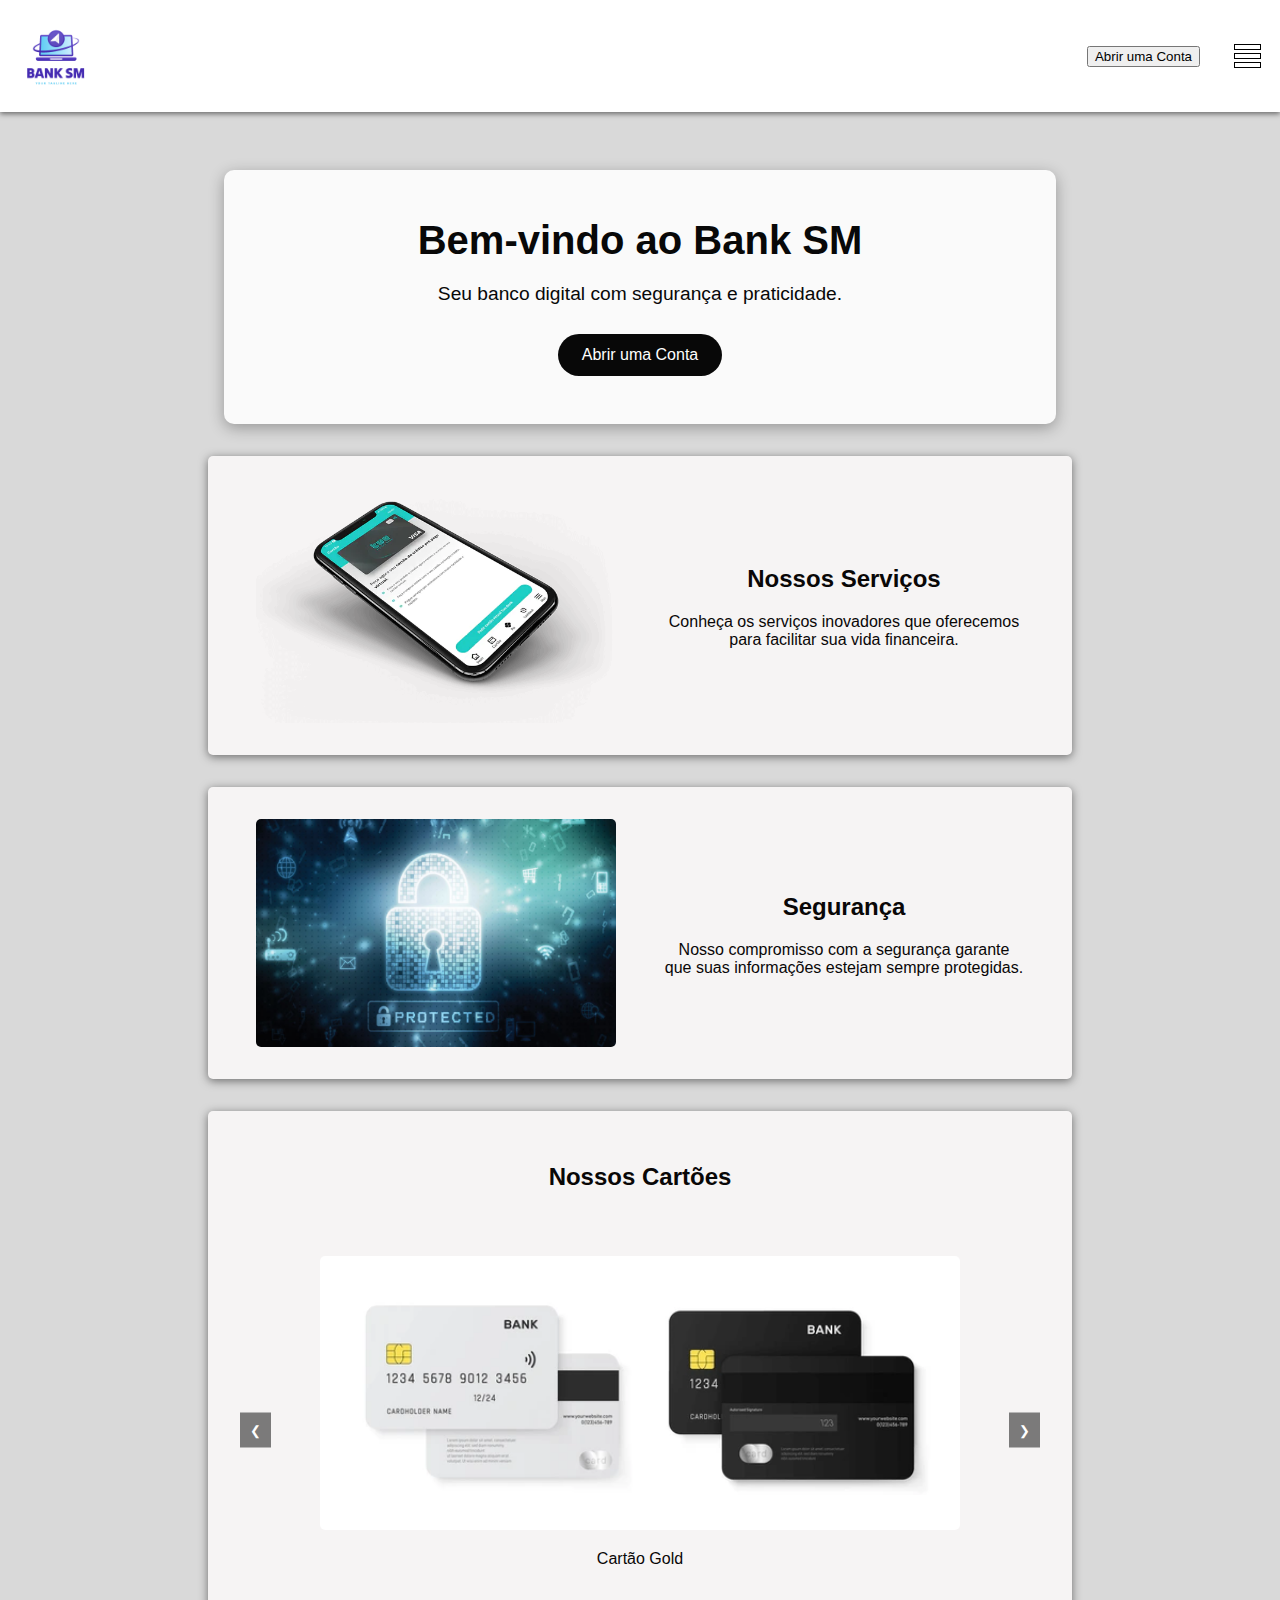
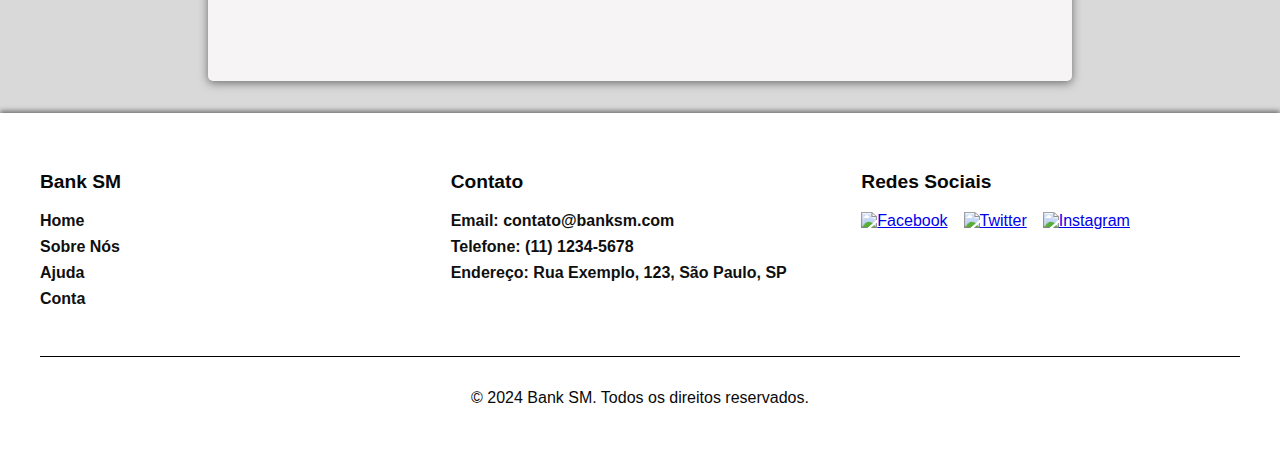
==== bancodigital_site/index.html @ 8544d7b3 "Add files via upload" ====
<!DOCTYPE html>
<html lang="pt-BR">
<head>
    <meta charset="UTF-8">
    <meta name="viewport" content="width=device-width, initial-scale=1.0">
    <title>Bank SM - Banco Digital</title>
    <link rel="stylesheet" href="style.css">
    <script src="script.js"></script>
</head>
<body>
    <header>
        <nav>
            <div class="logo">
                <img src="img/9defc24e34f0476e9628fb2894589c9a.png" alt="Bank SM Logo">
                
            </div>
            <div class="botao">
             <button id="abrir-conta-btn" class="btn"  style="cursor: 
            pointer;"           
             onclick="showSection('login')">Abrir uma Conta</button>
       
            <button class="hamburger" id="hamburger">
                <span class="bar"></span>
                <span class="bar"></span>
                <span class="bar"></span>
            </button>
        </div>
            <ul id="nav-links">
                <li><a href="index.html" id="home" onclick="showSection('home')">Home</a></li>
                <li><a href="sobre-nos.html" id="sobre-nos" onclick="showSection('sobre-nos')">Sobre Nós</a></li>
                <li><a href="ajuda.html" id="ajuda" onclick="showSection('ajuda')">Ajuda</a></li>
                <li id="conta-link" style="display: none;"><a href="conta.html" onclick="showSection('conta')">Conta</a></li>
            </ul>
        </nav>
    </header>

    <section id="home" class="section section-home">
        <h1 id="welcome-title" class="typing-animation">Bem-vindo ao Bank SM</h1>

        <p>Seu banco digital com segurança e praticidade.</p>
        <button id="abrir-conta-btn" class="btn"  style="cursor: pointer;"           
        onclick="showSection('login')">Abrir uma Conta</button>
    </section>


    <section id="login" class="section-login" style="display: none;">
        <h2>Login</h2>
        <form id="login-form">
            <label for="email">Email:</label>
            <input type="email" id="email" required>
            <label for="password">Senha:</label>
            <input type="password" id="password" required>
            <button type="submit">Entrar</button>
        </form>
        <p>Não tem uma conta? <a href="#" id="show-register">Cadastre-se</a></p>
    </section>

    <section id="register" class="section-login" style="display: none;">
        <h2>Cadastro</h2>
        <form id="register-form">
            <label for="register-email">Email:</label>
            <input type="email" id="register-email" required>
            <label for="register-password">Senha:</label>
            <input type="password" id="register-password" required>
            <button type="submit">Cadastrar</button>
        </form>
        <p>Já tem uma conta? <a href="#" id="show-login">Entrar</a></p>
    </section>
   <!-- Elemento de animação -->
   
   
   <div id="loader" class="loader">
    <div class="spinner"></div>
</div>



    
    
    
    

    <section id="extra-section-1" class="section">
        <div class="section-content">
            <img src="img/celular-cartao-credito-1.webp" alt="Imagem 1">
            <div>
                <h2>Nossos Serviços</h2>
                <p>Conheça os serviços inovadores que oferecemos para facilitar sua vida financeira.</p>
            </div>
        </div>
    </section>

    <section id="extra-section-2" class="section">
        <div class="section-content">
            <img src="img/9a7a53d0-c4df-11e9-a3c4-a3e9797d43ef.png" alt="Imagem 2">
            <div>
                <h2>Segurança</h2>
                <p>Nosso compromisso com a segurança garante que suas informações estejam sempre protegidas.</p>
            </div>
        </div>
    </section>
  
  
  
  
    <section id="carousel-section" class="section">
        <h2>Nossos Cartões</h2>
        <div class="carousel">
            <div class="carousel-inner">
                <div class="carousel-item">
                    <img src="img/set-credit-cards-vector-mockups-600nw-1924406663.webp" alt="Cartão 1">
                    <p>Cartão Gold</p>
                </div>
                <div class="carousel-item">
                    <img  id="platinum"    src="img/download.jpeg" alt="Cartão 2">
                    <p>Cartão Platinum</p>
                </div>
                <div class="carousel-item">
                    <img  id="black" src ="img/images.jpeg" alt="Cartão 3">
                    <p>Cartão Black</p>
                </div>
            </div>
            <div class="carousel-controls">
                <button class="carousel-control prev" onclick="moveCarousel(-1)">&#10094;</button>
                <button class="carousel-control next" onclick="moveCarousel(1)">&#10095;</button>
            </div>
        </div>
    </section>
    
  
          
    
   

    <footer>
        <div class="footer-container">
            <div class="footer-row">
                <div class="footer-column">
                    <h4>Bank SM</h4>
                    <ul>
                        <li><a href="#">Home</a></li>
                        <li><a href="#">Sobre Nós</a></li>
                        <li><a href="#">Ajuda</a></li>
                        <li><a href="#">Conta</a></li>
                    </ul>
                </div>
                <div class="footer-column">
                    <h4>Contato</h4>
                    <ul>
                        <li><a href="#">Email: contato@banksm.com</a></li>
                        <li><a href="#">Telefone: (11) 1234-5678</a></li>
                        <li><a href="#">Endereço: Rua Exemplo, 123, São Paulo, SP</a></li>
                    </ul>
                </div>
                <div class="footer-column">
                    <h4>Redes Sociais</h4>
                    <div class="social-icons">
                        <a href="#"><img src="img/facebook-icon.png" alt="Facebook"></a>
                        <a href="#"><img src="img/twitter-icon.png" alt="Twitter"></a>
                        <a href="#"><img src="img/instagram-icon.png" alt="Instagram"></a>
                    </div>
                </div>
            </div>
            <div class="footer-bottom">
                <p>&copy; 2024 Bank SM. Todos os direitos reservados.</p>
            </div>
        </div>
    </footer>
    
        
 

  
</body>
</html>
---- bancodigital_site/style.css ----
body {
    font-family: 'Roboto', Arial, sans-serif;
    background-color: #d9d9d9;
    color: #090707;
    margin: 0;
    padding-top: 120px; /* Adiciona espaço para o header fixo */
  
}

:root{
    color:white;
    color:black;
    color:#4ca1af;

}
header {
    background-color: hsl(0, 0%, 100%);
    color: rgb(255, 255, 255);
    padding: 1em 0;
    position: fixed;
    top: 0;
    width: 100%;
    box-shadow: 0 2px 5px rgba(0, 0, 0, 0.5);
    z-index: 1000;
}

header nav {
    display: flex;
    justify-content: space-between;
    align-items: center;
    max-width: 100%;
    margin: 0 auto;
    padding: 0 1em;
}

header .logo {
    display: flex;
    align-items: center;
    justify-content: left;
}

header .logo img {
    width: 80px;
    height: 80px;
    border-radius: 50px;

}

header .logo span {
    font-size: 1.5em;
    font-weight: bold;
    color: #e0e0e0;
}

header ul {
    list-style: none;
    display: none;
    flex-direction: column;
    align-items: center;
    padding-left: 0;
    background-color: var(rgb(223, 208, 208));
    position: absolute;
    top: 100%;
    left: 0;
    right: 0;
    z-index: 999;
    border-radius: 5px;
    box-shadow: 0 2px 10px rgba(0, 0, 0, 0.5);
    opacity: 0;
    transform: translateY(-10px);
    transition: opacity 0.3s ease, transform 0.3s ease;
    height: 100vh;
    
    gap: 2em;
   
  

}

header ul.open {
    display: flex;
    opacity: 1;

}

header ul li {
    margin-bottom: 0.5em;
}

header ul li a {
    color: #0d0c0c;
    text-decoration: none;
    font-size: 1em;
    padding: 0.5em 1em;
    transition: background-color 0.3s ease;
    font-weight: bold;
}

header ul li a:hover {
    background-color: rgb(253, 253, 253);
}

.hamburger {
    background: none;
    border: none;
    cursor: pointer;
    position: absolute;
    top: 50%;
    right: 1em;
    transform: translateY(-50%);
    display: flex;
    flex-direction: column;
    justify-content: center;
    align-items: center;
    gap: 3px;
    z-index: 1000;
}

.hamburger .bar {
    
    width: 25px;
    height: 4px;
    background-color: white;
    transition: transform 0.4s, opacity 0.4s;
    border: solid 1px black;
}

.hamburger.open .bar:nth-child(1) {
    transform: rotate (-45deg) translate (5px, 6px);
}

.hamburger.open .bar:nth-child(2) {
    opacity: 0;
}

.hamburger.open .bar:nth-child(3) {
    transform: rotate(-45deg) translate(-5px, -6px);
}

.section {
    padding: 2em;
    margin: 2em auto;
    background-color: #f6f4f4;
    border-radius: 5px;
    box-shadow: 0 2px 10px rgba(0, 0, 0, 0.5);
    max-width: 800px;
    text-align: center;
}

.section img {
    width: 80%;
    height:  0 auto;
    border-radius: 5px;
}

.section-content {
    display: flex;
    flex-direction: column;
    align-items: center;
    gap: 1em;
}

.carousel {
    position: relative;
    width: 100%;
    overflow: hidden;
}

.carousel-inner {
    display: flex;
    transition: transform 0.5s ease-in-out;
    align-items: center;
    margin-bottom: 20px;
}

.carousel-item {
    min-width: 100%;
    box-sizing: border-box;
}

.carousel-controls {
    position: absolute;
    top: 50%;
    width: 100%;
    display: flex;
    justify-content: space-between;
    transform: translateY(-50%);
}

.carousel-control {
    background-color: rgba(0, 0, 0, 0.5);
    border: none;
    color: white;
    padding: 10px;
    cursor: pointer;
}

.loader {
    position: fixed;
    top: 0;
    left: 0;
    width: 100%;
    height: 100%;
    background-color: rgba(0, 0, 0, 0.5);
    display: flex;
    justify-content: center;
    align-items: center;
    opacity: 0; /* Inicialmente invisível */
    pointer-events: none; /* Não interage com o clique do mouse */
    transition: opacity 0.3s ease; /* Transição suave */
    z-index: 9999; /* Z-index alto para estar acima de outros elementos */
}

.spinner {
    border: 4px solid rgba(255, 255, 255, 0.3);
    border-radius: 50%;
    border-top: 4px solid #ffffff;
    width: 40px;
    height: 40px;
    animation: spin 1s linear infinite; /* Animação de rotação */
}

@keyframes spin {
    0% { transform: rotate(0deg); }
    100% { transform: rotate(360deg); }
}

.typing-animation {
    overflow: hidden;
    margin: 0 auto;
    animation: typing 3.5s steps(40, end), blink-caret 0.75s step-end infinite;
    font-size: 2em; /* Tamanho da fonte para desktop */
}

@keyframes typing {
    from { width: 0 }
    to { width: 100% }
}

@keyframes blink-caret {
    from, to { border-color: transparent }
    50% { border-color: orange }
}

/* Estilo do formulário de login e cadastro */
.section-login {
    background-color: white; /* Fundo branco */
    color: #333; /* Texto principal preto */
    padding: 2em;
    margin: 2em auto;
    border-radius: 5px;
    box-shadow: 0 2px 10px rgba(0, 0, 0, 0.2);
    max-width: 400px; /* Largura máxima do formulário */
    text-align: center;
}

.section-login h2 {
    margin-bottom: 1em;
}

.section-login form {
    display: flex;
    flex-direction: column;
}

.section-login label {
    margin-bottom: 0.5em;
}

.section-login input[type="email"],
.section-login input[type="password"] {
    padding: 0.5em;
    margin-bottom: 1em;
    border-radius: 3px;
    border: 1px solid #ccc;
    font-size: 1em;
}

.section-login button[type="submit"] {
    background-color: #4ca1af; /* Azul claro */
    color: white;
    border: none;
    padding: 0.75em 1.5em;
    font-size: 1em;
    border-radius: 3px;
    cursor: pointer;
    transition: background-color 0.3s ease;
}

.section-login button[type="submit"]:hover {
    background-color: #357c89; /* Azul escuro ao passar o mouse */
}

/* Links no formulário */
.section-login a {
    color: #4ca1af; /* Azul claro */
    text-decoration: none;
}

.section-login a:hover {
    text-decoration: underline;
}

.section-sobre-nos {
    background-color: #f1eeee; /* Cor de fundo mais clara */
    padding: 2em;
}

.section-sobre-nos .section-content {
    display: flex;
    flex-direction: column;
    align-items: center;
    gap: 2em;
}

.section-sobre-nos h2 {
    margin-bottom: 1em;
}

.section-sobre-nos .about-info {
    text-align: center;
}

.section-sobre-nos .about-info img {
    max-width: 100%;
    border-radius: 5px;
}

.section-sobre-nos .services {
    display: flex;
    flex-direction: row;
    justify-content: center;
    gap: 1em;
    
}
.section-sobre-nos .services p{
    display:none;
}

.section-sobre-nos .service-item {
    text-align: center;

    
}

.section-sobre-nos .service-item img {
    width: 80px;
    height: 80px;
    margin-bottom: 0.5em;
}
/*animações dos cards da pagina sobre-nos*/
.cards-container {
    display: flex;
    justify-content: space-around;
    margin-top: 2em;
    gap: 1em;
    flex-direction: column;
    align-items: center;
   
}

.card {
    background-color: #333;
    color: #e0e0e0;
    padding: 1.5em;
    border-radius: 10px;
    box-shadow: 0 4px 15px rgba(0, 0, 0, 0.3);
    transition: transform 0.3s, box-shadow 0.3s;
    width: 100%;
    max-width: 250px;
    text-align: center;
   
}

.card:hover {
    transform: translateY(-10px);
    box-shadow: 0 8px 20px rgba(0, 0, 0, 0.5);
}

.card h4 {
    margin-bottom: 1em;
    font-size: 1.5em;
}

.card p {
    font-size: 1em;
}


/* Estilo para a seção Ajuda */
.section-ajuda {
    background-color: #2f2f2f; /* Cor de fundo mais clara */
    padding: 2em;
}

.section-ajuda .section-content {
    display: flex;
    flex-direction: column;
    align-items: center;
    gap: 2em;
}

.section-ajuda h2 {
    margin-bottom: 1em;
}

.section-ajuda .faq,
.section-ajuda .contact {
    max-width: 600px;
    width: 100%;
}

.section-ajuda .faq h3,
.section-ajuda .contact h3 {
    margin-bottom: 0.5em;
}

.section-ajuda .faq-item {
    border-bottom: 1px solid #ccc;
    padding-bottom: 1em;
    margin-bottom: 1em;
}

.section-ajuda .faq-item:last-child {
    border-bottom: none;
}

.section-ajuda .faq-item h4 {
    margin-bottom: 0.5em;
}

.section-ajuda .contact form {
    display: flex;
    flex-direction: column;
    max-width: 400px;
}

.section-ajuda .contact form label {
    margin-bottom: 0.5em;
}

.section-ajuda .contact form input,
.section-ajuda .contact form textarea {
    padding: 0.5em;
    margin-bottom: 1em;
    border-radius: 3px;
    border: 1px solid #ccc;
}

.section-ajuda .contact form button {
    background-color: #4ca1af; /* Azul claro */
    color: white;
    border: none;
    padding: 0.75em 1.5em;
    font-size: 1em;
    border-radius: 3px;
    cursor: pointer;
    transition: background-color 0.3s ease;
}

.section-ajuda .contact form button:hover {
    background-color: #357c89; /* Azul escuro ao passar o mouse */
}

.containersidebar {
    display: flex;
    width: 100%;
}

.sidebar {
    background-color: #0044cc;
    color: #fff;
    width: 250px;
    padding: 20px;
    display: flex;
    flex-direction: column;
    align-items: center;
}


.menu ul {
    list-style-type: none;
    padding: 0;
    width: 100%;
}

.menu ul li {
    margin-bottom: 15px;
}

.menu ul li a {
    color: #fff;
    text-decoration: none;
    font-size: 1.1em;
    display: block;
    padding: 10px;
    border-radius: 4px;
    transition: background 0.3s;
}

.menubar ul li a:hover {
    background-color: #003399;
}

.contentbar {
    flex: 1;
    padding: 20px;
    background-color: #f4f4f4;
    overflow-y: auto;
}


.sectionbar {
    display: none;
}

.sectionbar.active {
    display: block;
}

.botao{
  
  
margin-right: 4em;

  
}

footer {
    background-color: white;
    color: #090909;
    padding: 2em 0;
    position: absolute;
    width: 100%;
    box-shadow: 0 -2px 5px rgba(0, 0, 0, 0.5);
}

.footer-container {
    max-width: 1200px;
    margin: 0 auto;
    padding: 0 1em;
}

.footer-row {
    display: flex;
    flex-wrap: wrap;
    justify-content: space-between;
    align-items: flex-start;
    gap: 2em;
}

.footer-column {
    flex: 1;
    min-width: 200px;
}

.footer-column h4 {
    margin-bottom: 1em;
    font-size: 1.2em;
    color: #080808;
}

.footer-column ul {
    list-style: none;
    padding: 0;
}

.footer-column ul li {
    margin-bottom: 0.5em;
}

.footer-column ul li a {
    color: #0f0f0f;
    text-decoration: none;
    transition: color 0.3s ease;
    font-weight: bold;
}

.footer-column ul li a:hover {
    color: #4ca1af;
}

.social-icons {
    display: flex;
    gap: 1em;
}

.social-icons a img {
    width: 32px;
    height: 32px;
    transition: transform 0.3s ease;
}

.social-icons a img:hover {
    transform: scale(1.1);
}

.footer-bottom {
    text-align: center;
    margin-top: 2em;
    border-top: 1px solid #000000;
    padding-top: 1em;
}


  
  

@media only screen and (min-width: 769px) {
    

    header ul li {
        margin-bottom: 0;
        justify-content: space-between;
    }

    header ul li a {
        color: #0f0f0f;
        text-decoration: none;
        font-size: 16px;
        padding: 0;
    }

    header ul li a:hover {
        background-color: transparent;
        text-decoration: underline;
    }

    .hamburger {
        display:;
    }

    .section-content {
        flex-direction: row;
        justify-content: space-around;
    }

    .section-content img {
        max-width: 45%;
    }

    .section-content div {
        max-width: 45%;
    }

    .typing-animation {
        font-size: 1.5em;
    }
    .section-sobre-nos .section-content {
        flex-direction:column;
    }

    .section-sobre-nos .about-info {
        flex: 1;
        padding-right: 2em;
        text-align: center;
    }

    .section-sobre-nos .services {
        flex: 1;
    }
    .section-sobre-nos .service-item img {
        width: 80px;
       
        
    }
    .section-ajuda .section-content {
       
        justify-content: space-around;
    }
    .section-ajuda .faq,
    .section-ajuda .contact {
        max-width: 45%;
    }
    .section-ajuda .faq-item,
    .section-ajuda .contact form {
        max-width: none;
    }
    .cards-container {
        display: flex;
        justify-content: center;
        margin-top: 2em;
    }
        .cards-container {
            display: flex;
            flex-direction: row;
            flex-wrap: wrap;
            justify-content: center;
            margin-top: 2em;
            gap: 2em;
    }


    .containersidebar {
      
    }
    
    .sidebar {
        
        padding: 10px;
    }
    
    .menu ul li a {
        font-size: 1em;  
      } 


    }

footer{
    
    
}


.section-home {
    background: #fafafa;
    color: #080808;
    text-align: center;
    padding: 3em 1em;
    border-radius: 10px;
    box-shadow: 0 4px 15px rgba(0, 0, 0, 0.3);
    margin-top:50px;
}

.section-home h1 {
    font-size: 2.5em;
    margin-bottom: 0.5em;
    
}

.section-home p {
    font-size: 1.2em;
    margin-bottom: 1.5em;

}

.section-home .btn {
    background-color: #080808;
    color: #ffffff;
    border: none;
    padding: 0.75em 1.5em;
    font-size: 1em;
    border-radius: 50px;
    cursor: pointer;
    transition: background-color 0.3s ease;
}

.section-home .btn:hover {
    background-color: #0044cc;
}
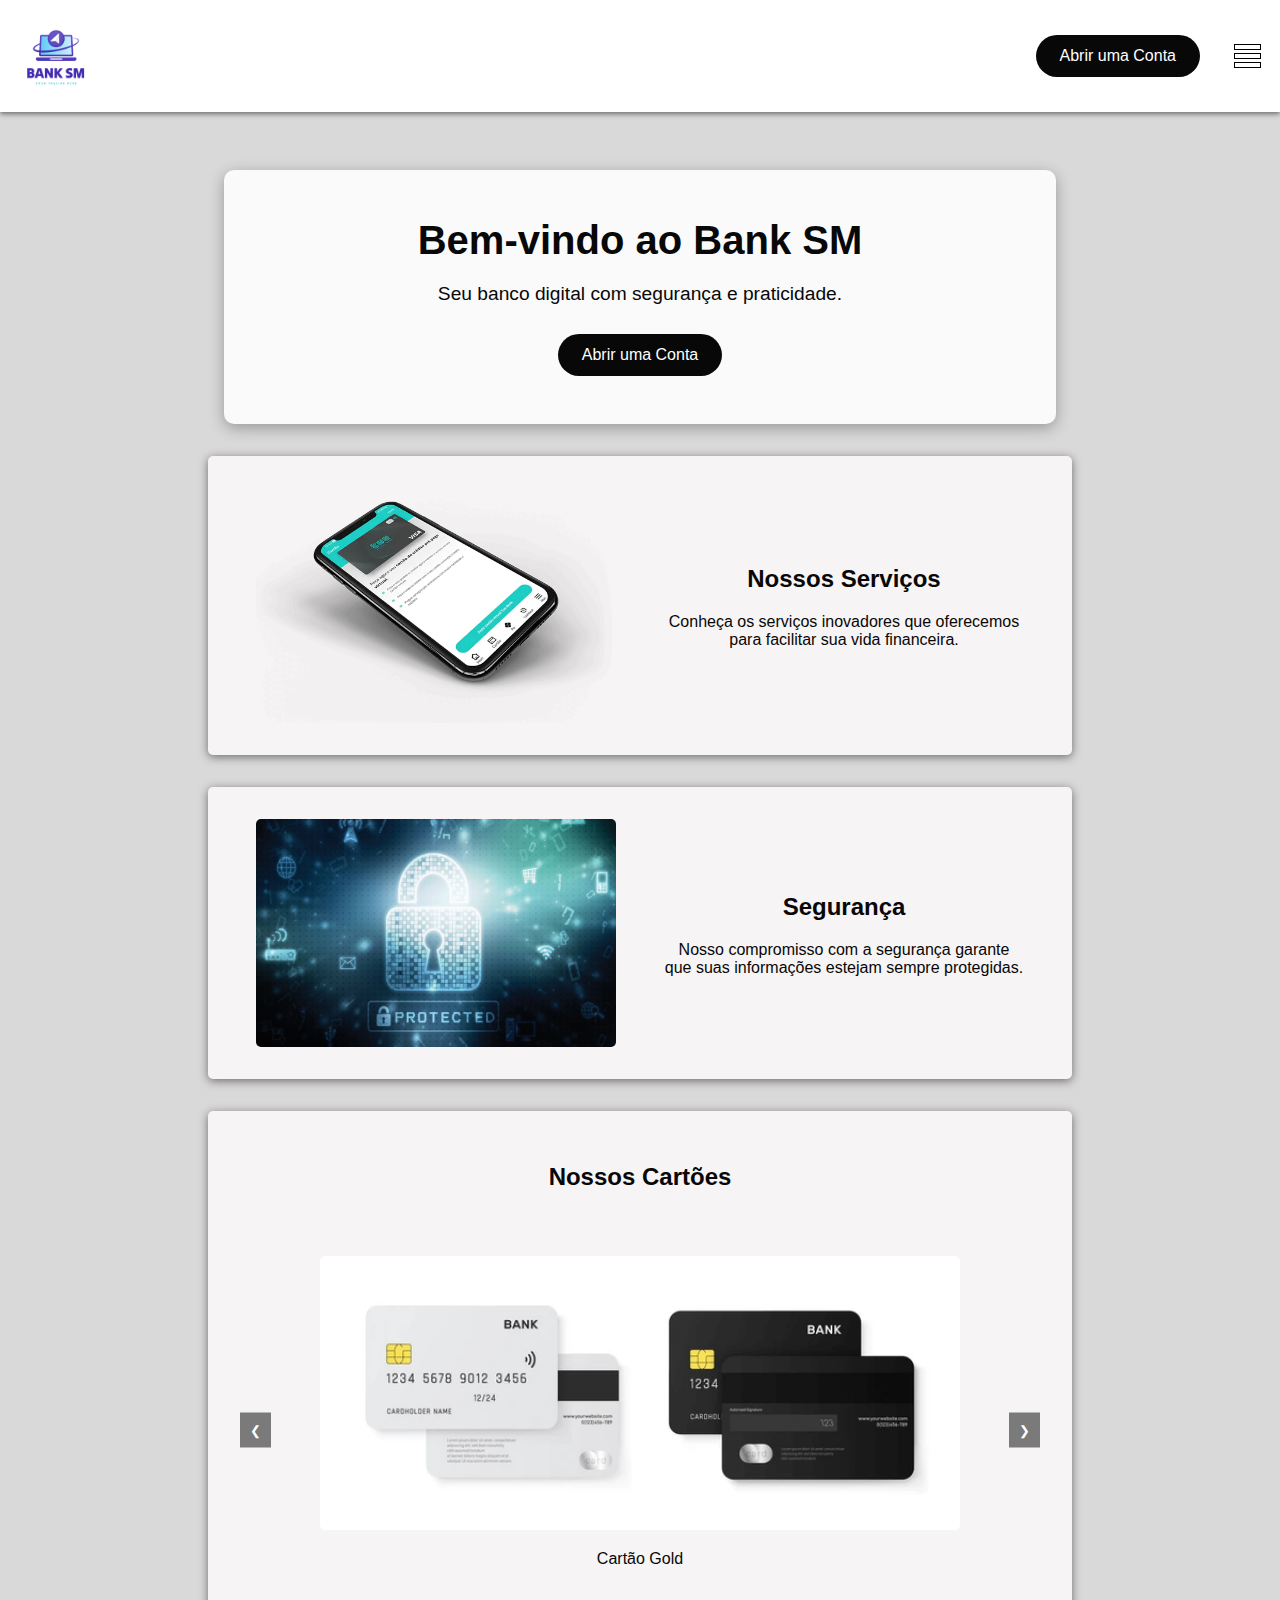
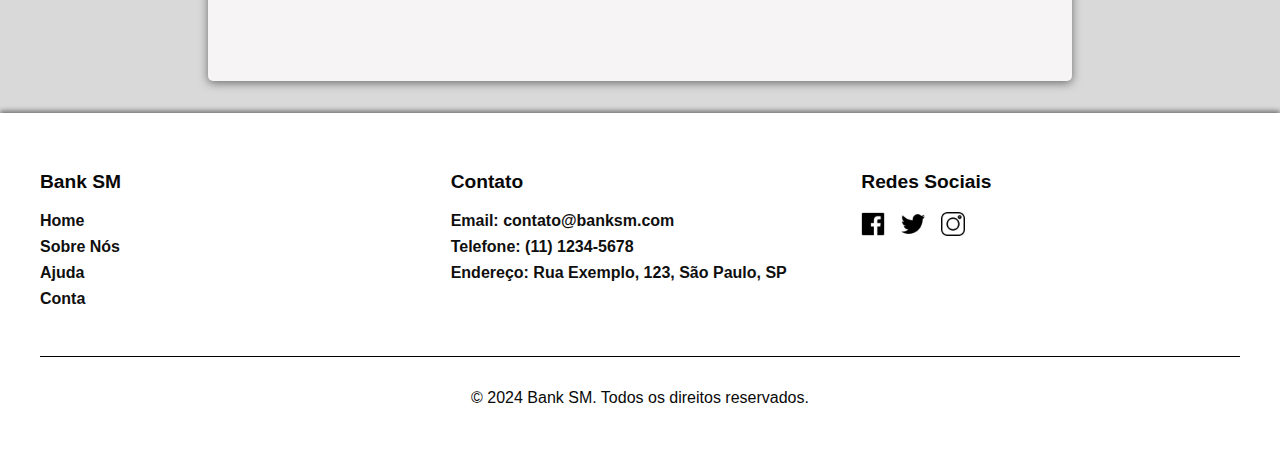
==== commit 2132c7ff: "img do fotter" ====
--- a/bancodigital_site/index.html
+++ b/bancodigital_site/index.html
@@ -14,8 +14,8 @@
                 <img src="img/9defc24e34f0476e9628fb2894589c9a.png" alt="Bank SM Logo">
                 
             </div>
-            <div class="botao">
-             <button id="abrir-conta-btn" class="btn"  style="cursor: 
+            <div >
+             <button id="abrir-conta-btn" class="botao"  style="cursor: 
             pointer;"           
              onclick="showSection('login')">Abrir uma Conta</button>
        
@@ -73,10 +73,6 @@
     <div class="spinner"></div>
 </div>
 
-
-
-    
-    
     
     
 
@@ -155,9 +151,9 @@
                 <div class="footer-column">
                     <h4>Redes Sociais</h4>
                     <div class="social-icons">
-                        <a href="#"><img src="img/facebook-icon.png" alt="Facebook"></a>
-                        <a href="#"><img src="img/twitter-icon.png" alt="Twitter"></a>
-                        <a href="#"><img src="img/instagram-icon.png" alt="Instagram"></a>
+                        <a href="#"><img src="img/facebook.png" alt="Facebook"></a>
+                        <a href="#"><img src="img/twitter.png" alt="Twitter"></a>
+                        <a href="#"><img src="img/instagram.png" alt="Instagram"></a>
                     </div>
                 </div>
             </div>
--- a/bancodigital_site/style.css
+++ b/bancodigital_site/style.css
@@ -391,7 +391,7 @@
 
 /* Estilo para a seção Ajuda */
 .section-ajuda {
-    background-color: #2f2f2f; /* Cor de fundo mais clara */
+    background-color: #fdfdfd; /* Cor de fundo mais clara */
     padding: 2em;
 }
 
@@ -444,7 +444,7 @@
 .section-ajuda .contact form input,
 .section-ajuda .contact form textarea {
     padding: 0.5em;
-    margin-bottom: 1em;
+    margin-bottom: 2em;
     border-radius: 3px;
     border: 1px solid #ccc;
 }
@@ -520,13 +520,19 @@
     display: block;
 }
 
-.botao{
-  
-  
+.botao {
+color: white;
 margin-right: 4em;
-
-  
-}
+background-color: #080808;
+border: none;
+padding: 0.75em 1.5em;
+font-size: 1em;
+border-radius: 40px;
+cursor: pointer;
+transition: background-color 0.3s ease;
+}
+
+
 
 footer {
     background-color: white;
@@ -588,8 +594,8 @@
 }
 
 .social-icons a img {
-    width: 32px;
-    height: 32px;
+    width: 24px;
+    height: 24px;
     transition: transform 0.3s ease;
 }
 
@@ -605,8 +611,6 @@
 }
 
 
-  
-  
 
 @media only screen and (min-width: 769px) {
     
@@ -705,14 +709,11 @@
     .menu ul li a {
         font-size: 1em;  
       } 
-
-
-    }
-
-footer{
-    
-    
-}
+.social-icons{
+    justify-content: ;
+}
+
+    }
 
 
 .section-home {
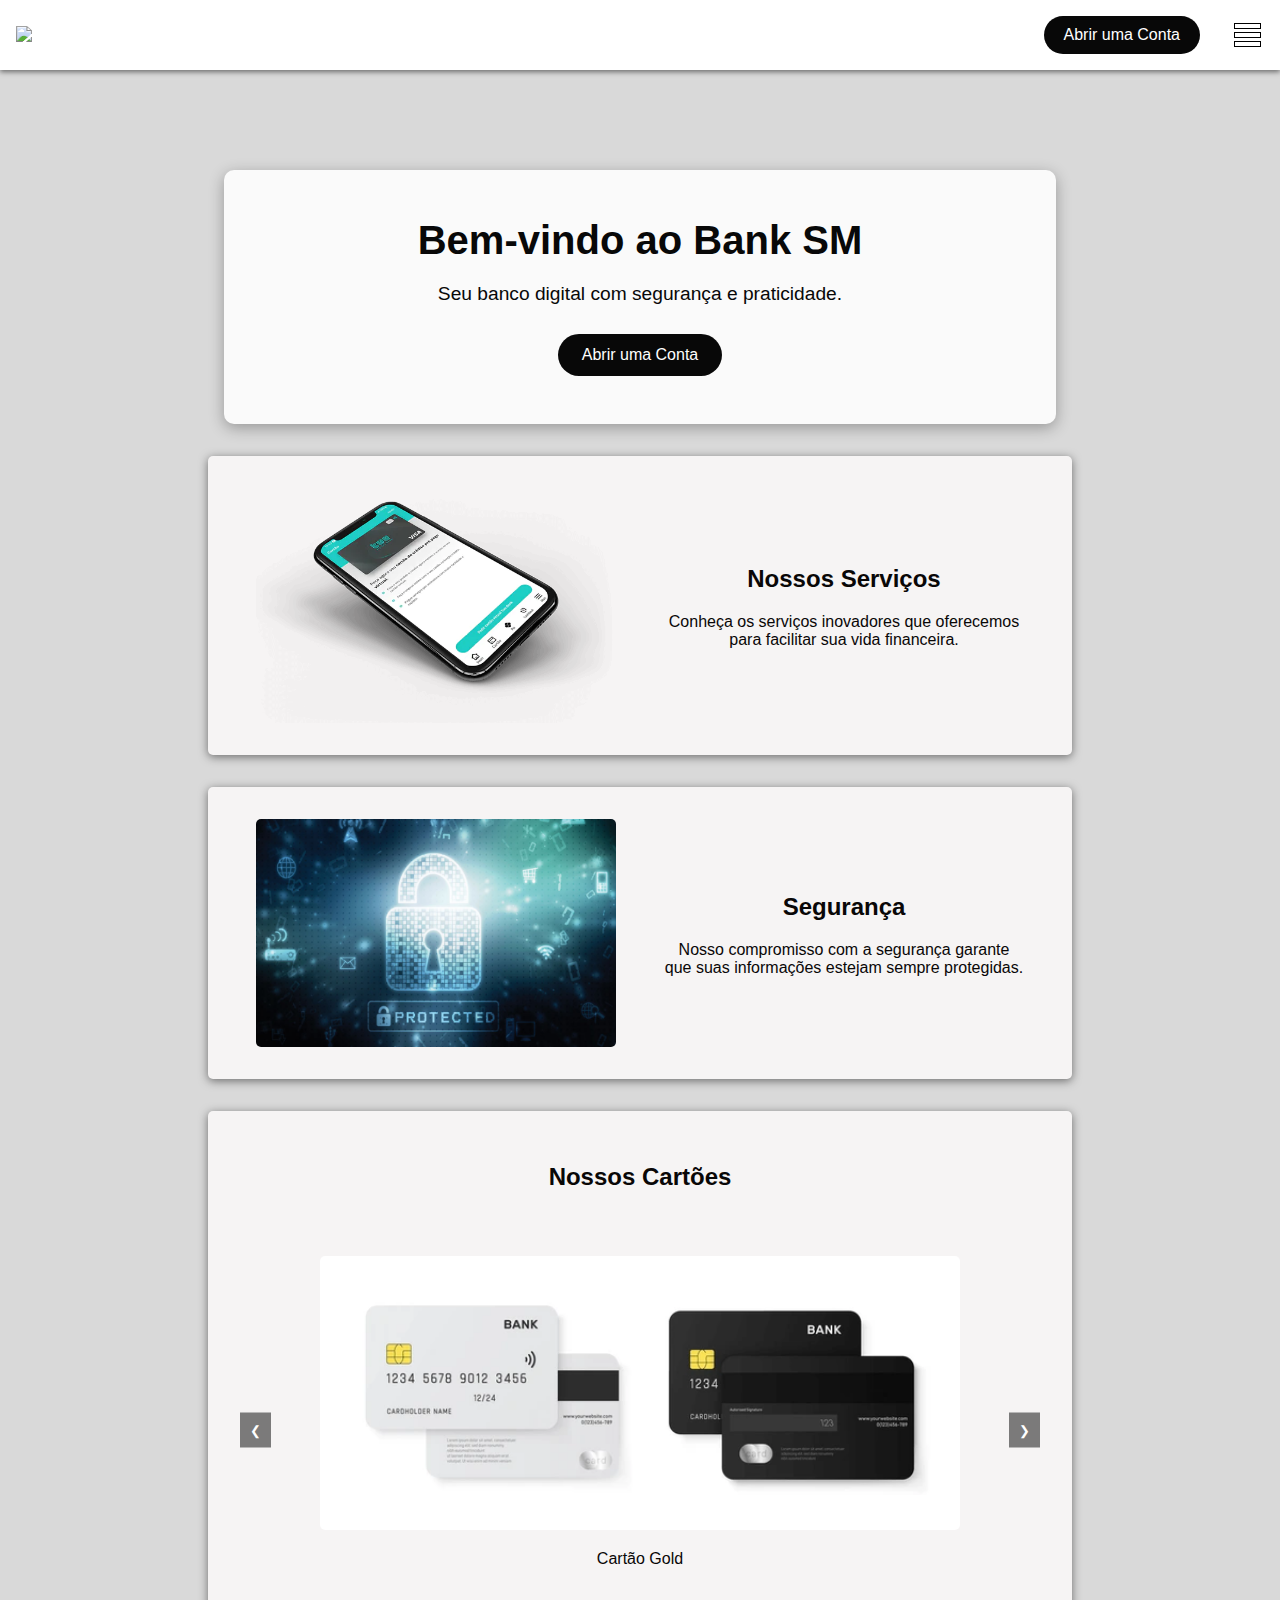
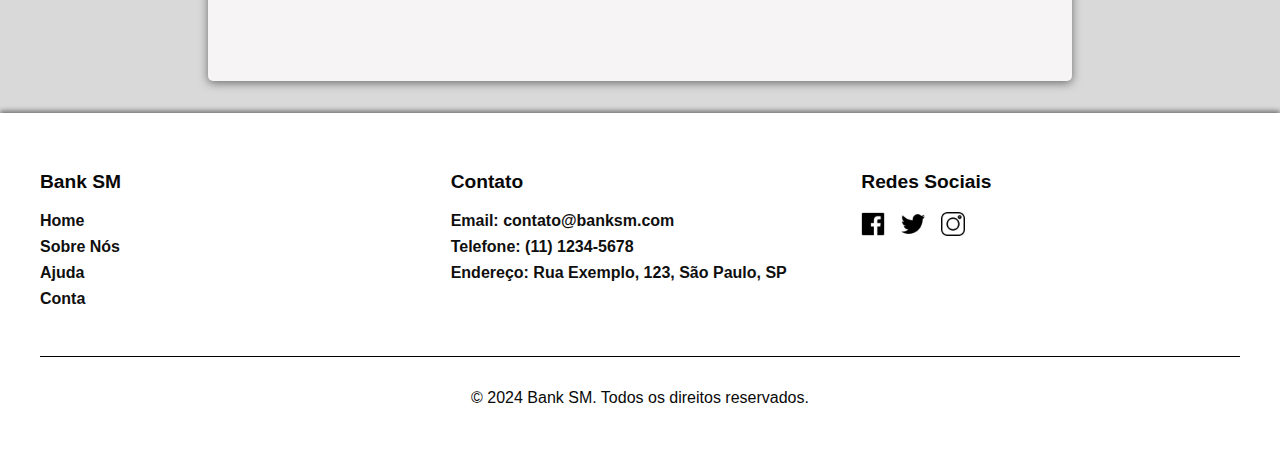
==== commit fd35e248: "imagens" ====
--- a/bancodigital_site/index.html
+++ b/bancodigital_site/index.html
@@ -11,7 +11,7 @@
     <header>
         <nav>
             <div class="logo">
-                <img src="img/9defc24e34f0476e9628fb2894589c9a.png" alt="Bank SM Logo">
+                <img src="img/" alt="Bank SM Logo">
                 
             </div>
             <div >
--- a/bancodigital_site/style.css
+++ b/bancodigital_site/style.css
@@ -42,9 +42,7 @@
 }
 
 header .logo img {
-    width: 80px;
-    height: 80px;
-    border-radius: 50px;
+   
 
 }
 
@@ -525,7 +523,7 @@
 margin-right: 4em;
 background-color: #080808;
 border: none;
-padding: 0.75em 1.5em;
+padding: 10px 20px;
 font-size: 1em;
 border-radius: 40px;
 cursor: pointer;
@@ -709,9 +707,7 @@
     .menu ul li a {
         font-size: 1em;  
       } 
-.social-icons{
-    justify-content: ;
-}
+
 
     }
 
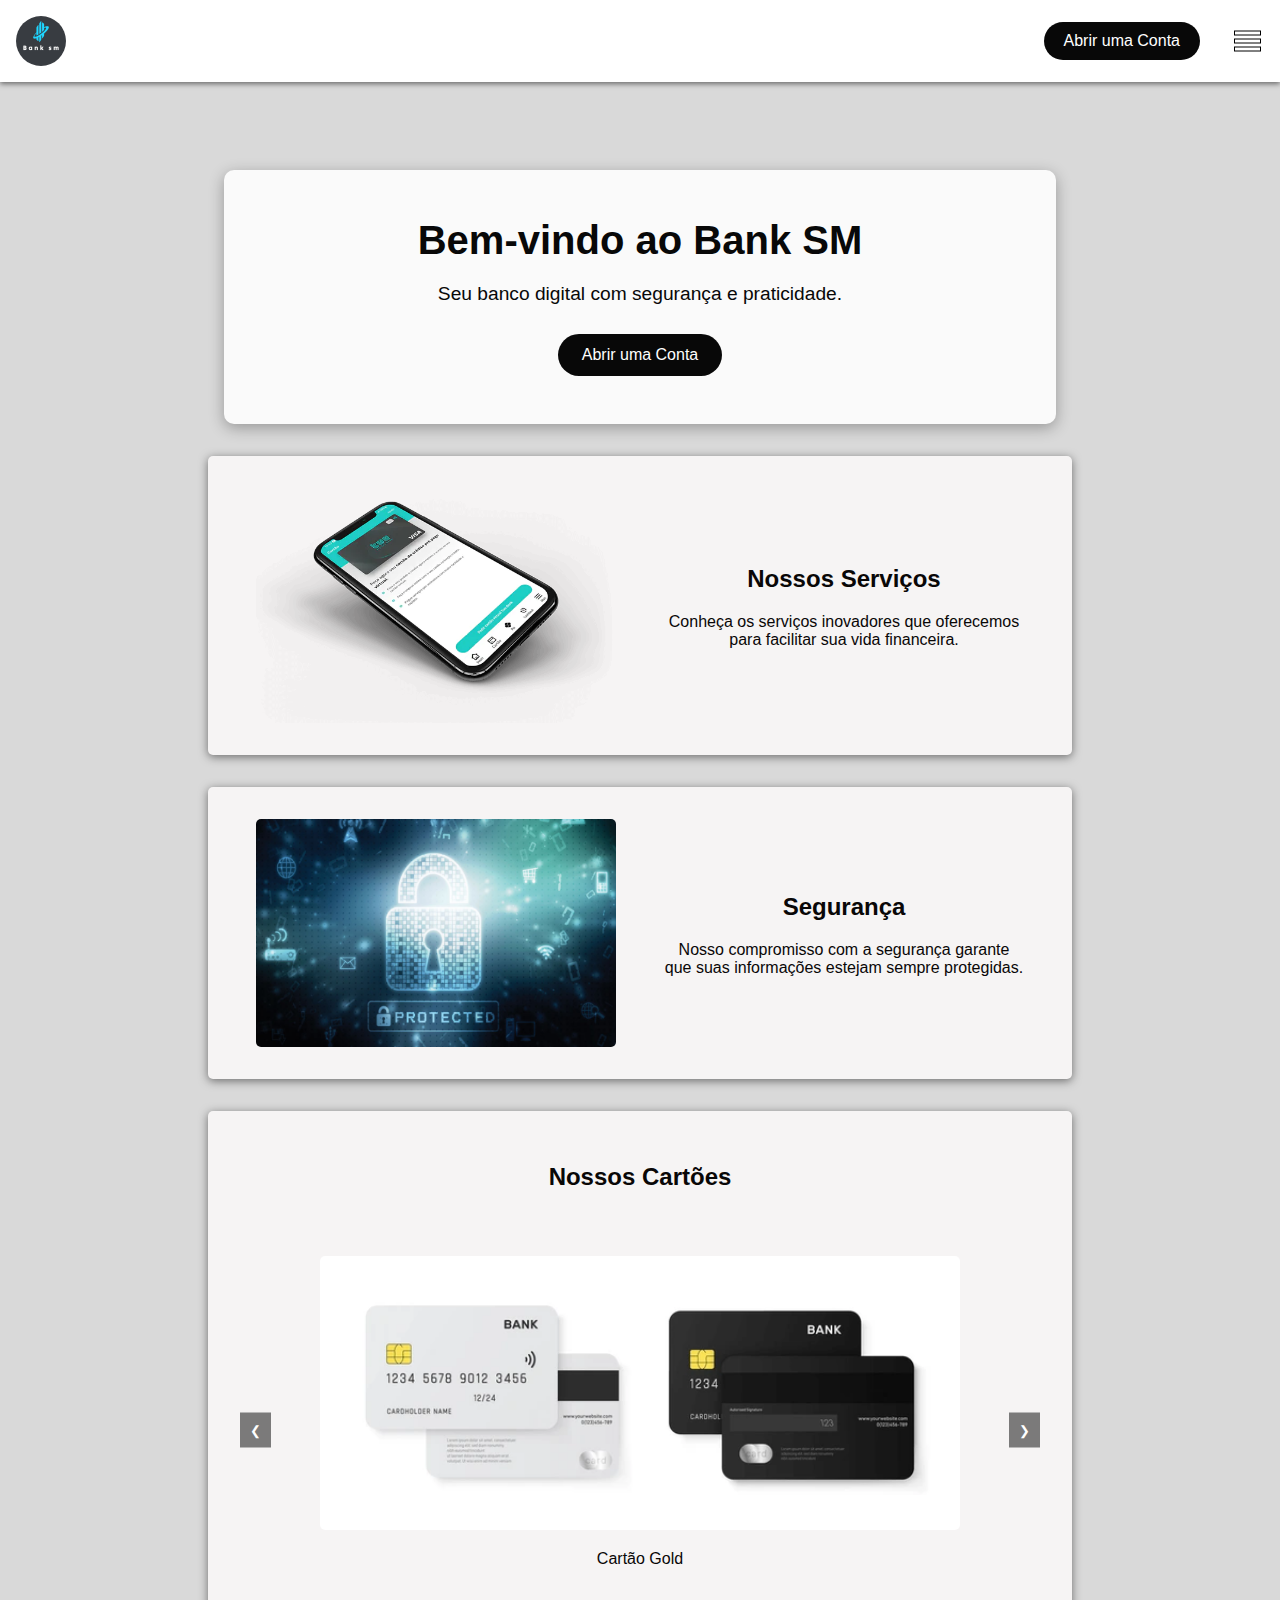
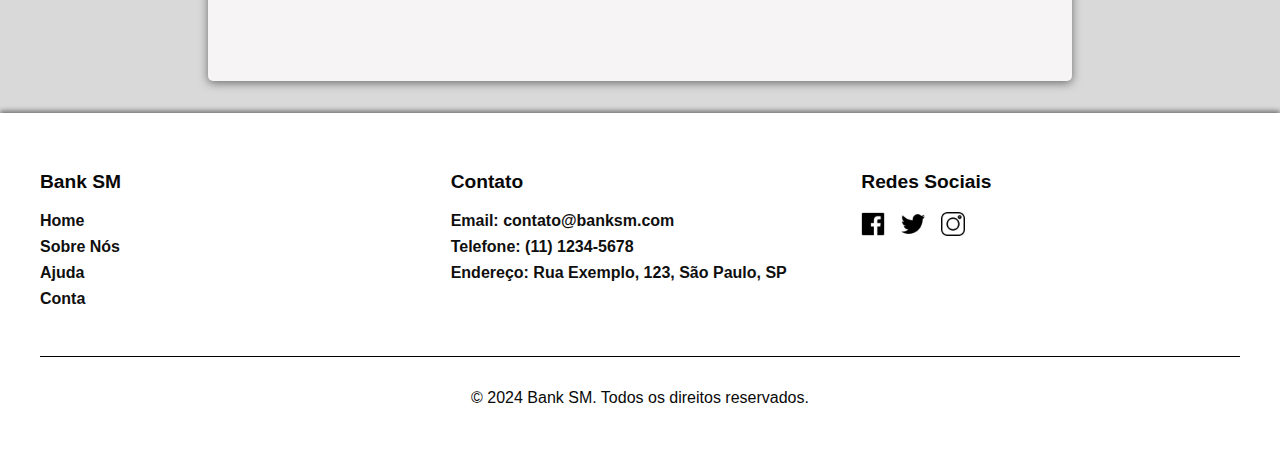
==== commit 3fe9493d: "IMG" ====
--- a/bancodigital_site/index.html
+++ b/bancodigital_site/index.html
@@ -11,7 +11,7 @@
     <header>
         <nav>
             <div class="logo">
-                <img src="img/" alt="Bank SM Logo">
+                <img src="img/ad11977681d643dda298cdd8f163e293 (1).png" alt="Bank SM Logo">
                 
             </div>
             <div >
--- a/bancodigital_site/style.css
+++ b/bancodigital_site/style.css
@@ -43,7 +43,9 @@
 
 header .logo img {
    
-
+height: 50px;
+width:50px;
+border-radius: 100px;
 }
 
 header .logo span {
@@ -119,7 +121,7 @@
 .hamburger .bar {
     
     width: 25px;
-    height: 4px;
+    height: 3px;
     background-color: white;
     transition: transform 0.4s, opacity 0.4s;
     border: solid 1px black;
@@ -530,7 +532,9 @@
 transition: background-color 0.3s ease;
 }
 
-
+.botao:hover{
+    background-color: #0044cc;
+}
 
 footer {
     background-color: white;
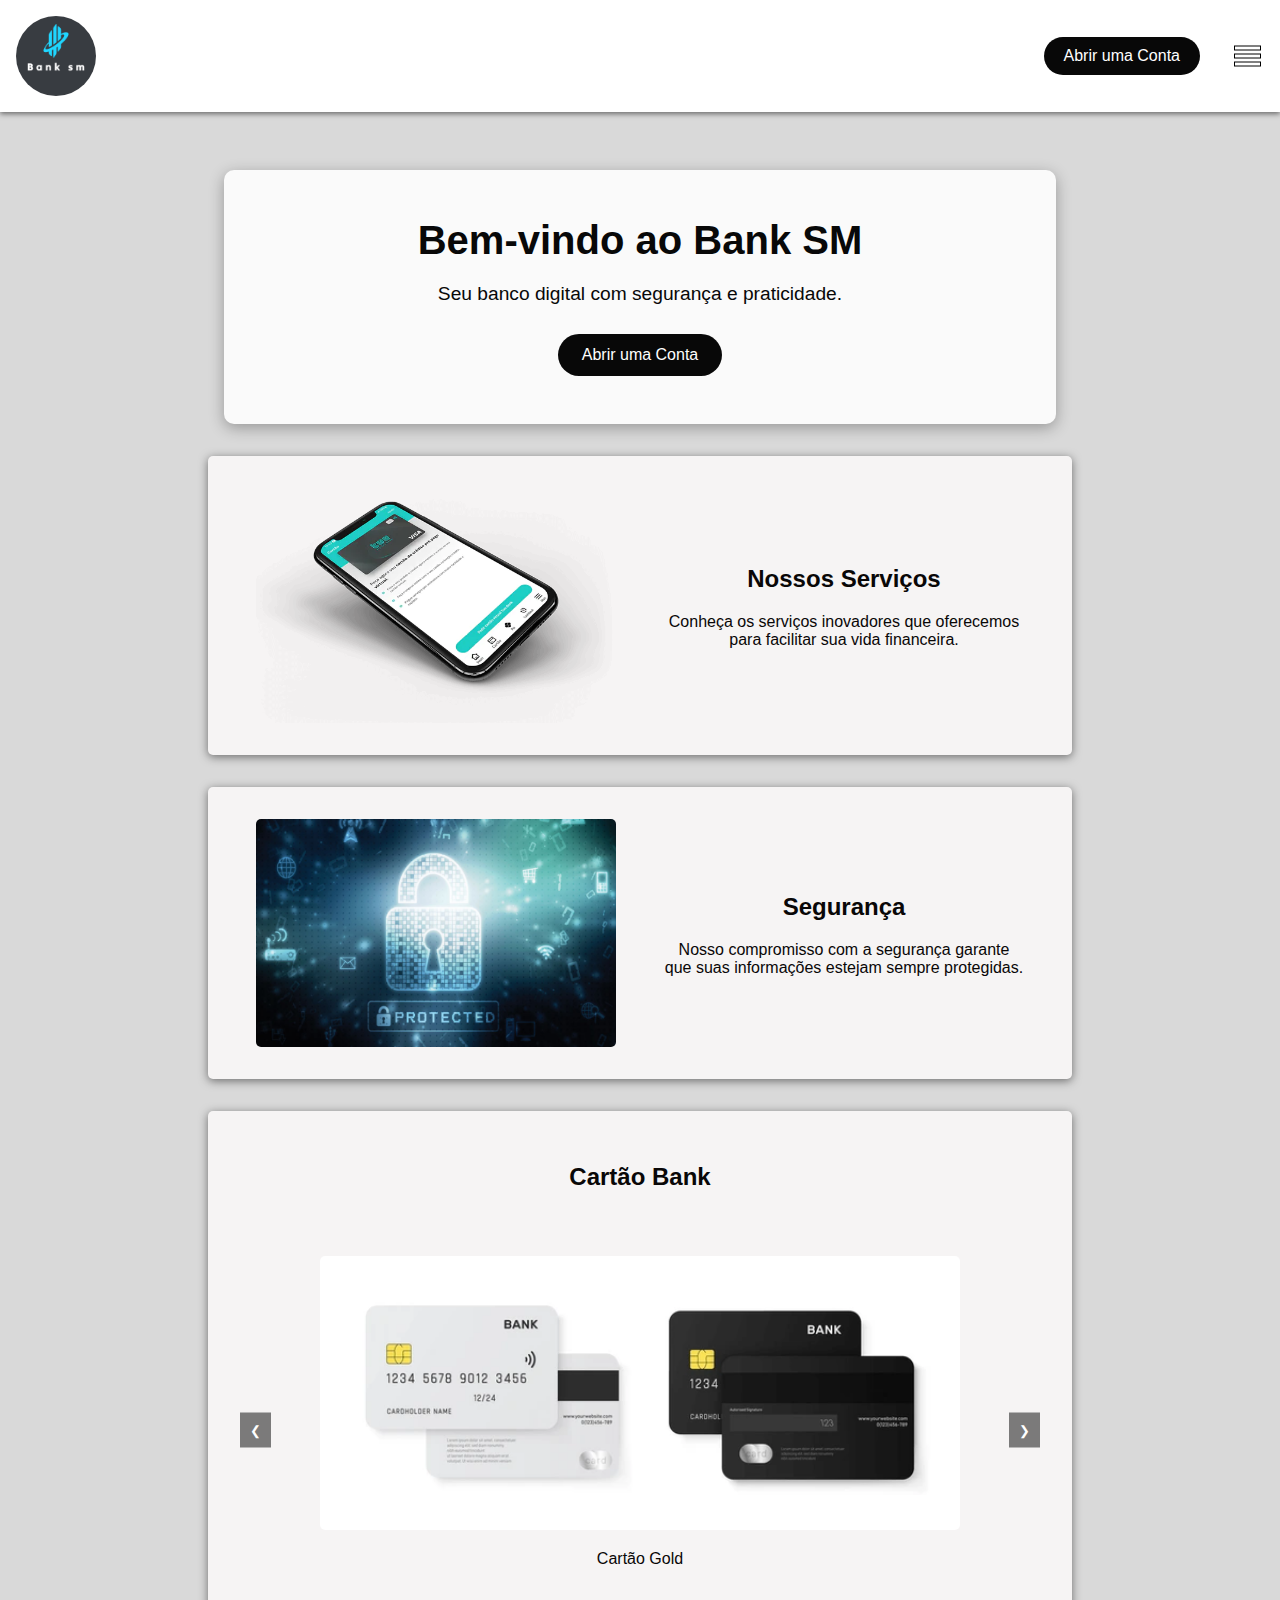
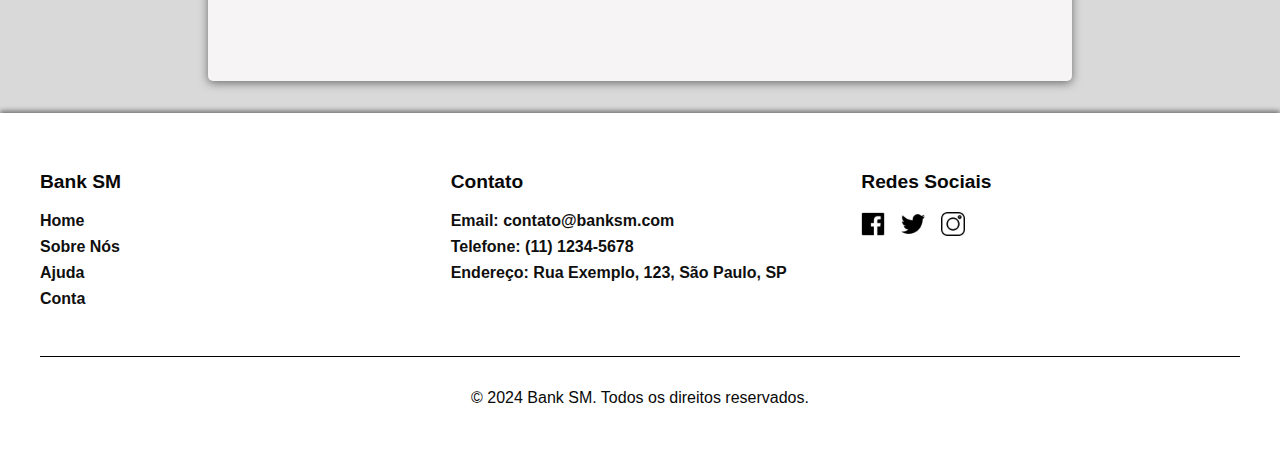
==== commit bb7a2db1: "commit" ====
--- a/bancodigital_site/index.html
+++ b/bancodigital_site/index.html
@@ -72,10 +72,6 @@
    <div id="loader" class="loader">
     <div class="spinner"></div>
 </div>
-
-    
-    
-
     <section id="extra-section-1" class="section">
         <div class="section-content">
             <img src="img/celular-cartao-credito-1.webp" alt="Imagem 1">
@@ -100,7 +96,7 @@
   
   
     <section id="carousel-section" class="section">
-        <h2>Nossos Cartões</h2>
+        <h2>Cartão Bank</h2>
         <div class="carousel">
             <div class="carousel-inner">
                 <div class="carousel-item">
--- a/bancodigital_site/style.css
+++ b/bancodigital_site/style.css
@@ -43,9 +43,10 @@
 
 header .logo img {
    
-height: 50px;
-width:50px;
+height: 80px;
+
 border-radius: 100px;
+
 }
 
 header .logo span {
@@ -655,7 +656,7 @@
         font-size: 1.5em;
     }
     .section-sobre-nos .section-content {
-        flex-direction:column;
+        flex-direction:row;
     }
 
     .section-sobre-nos .about-info {
